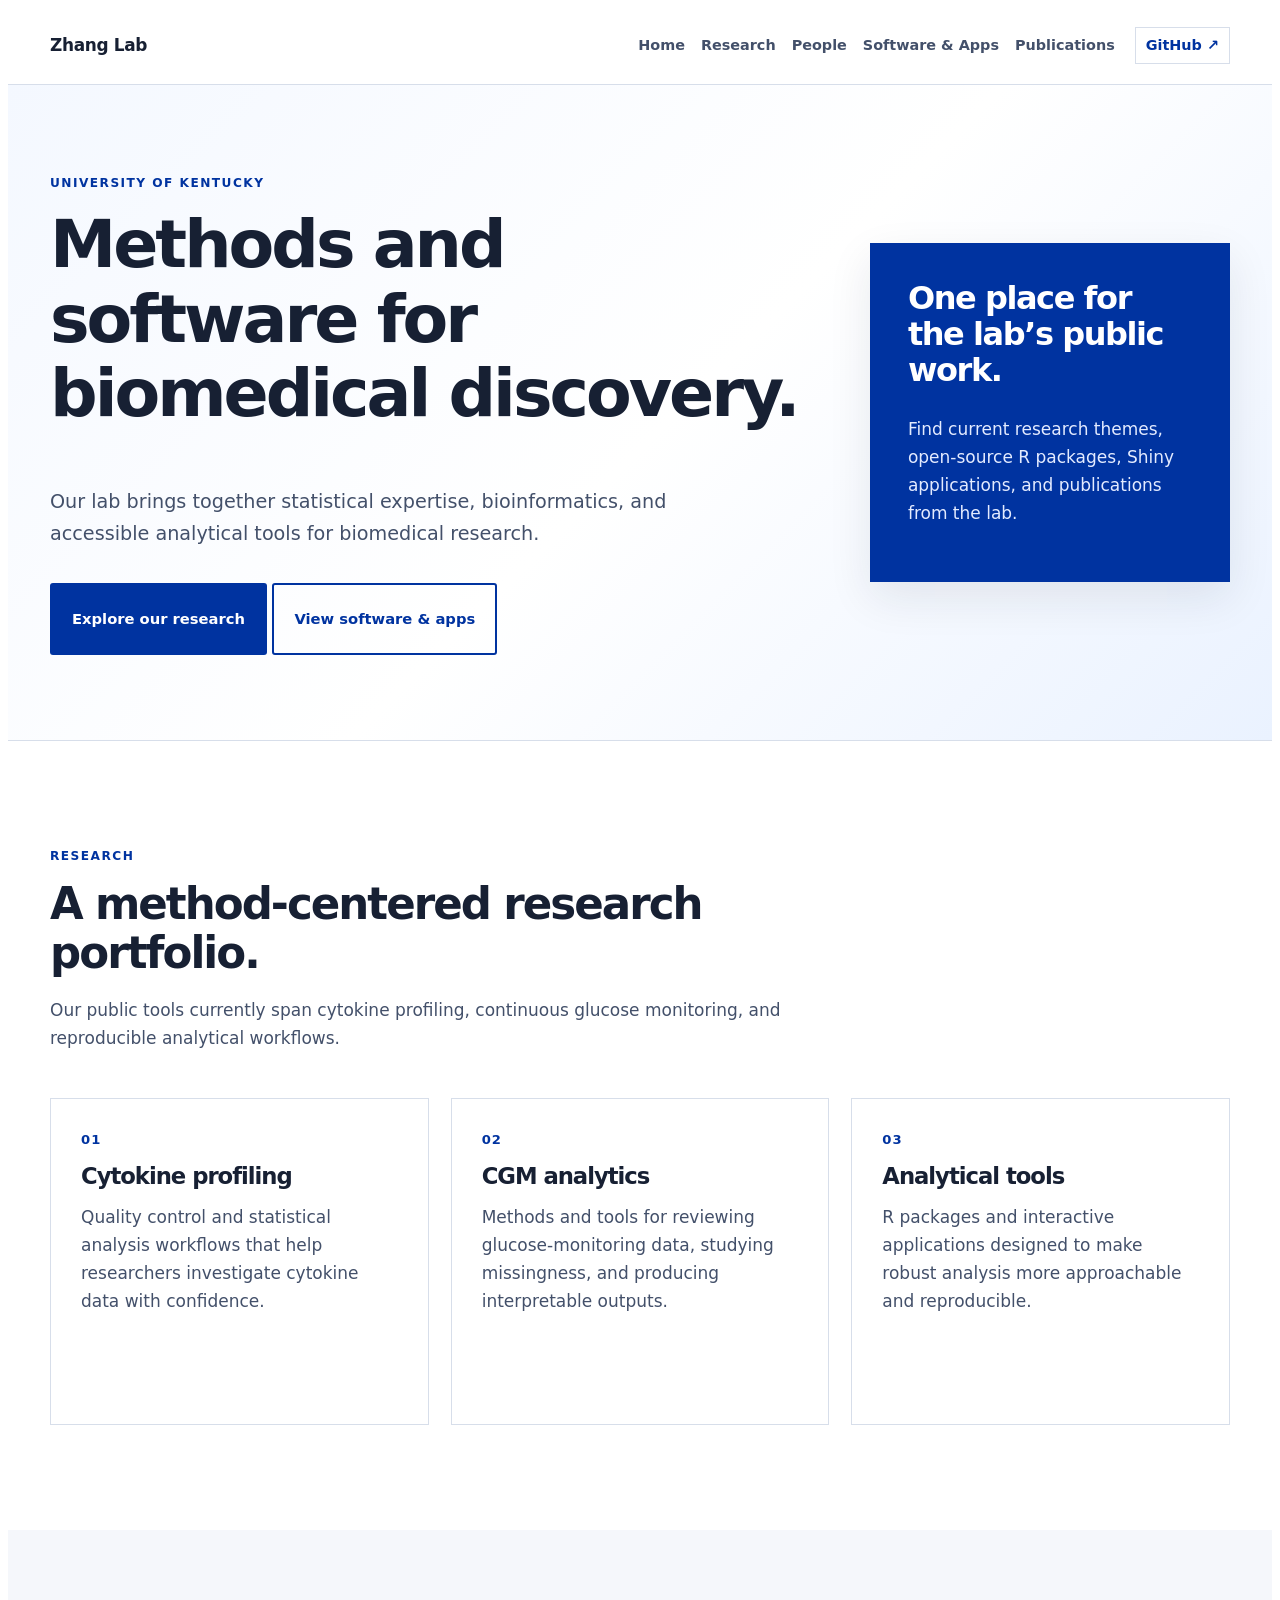
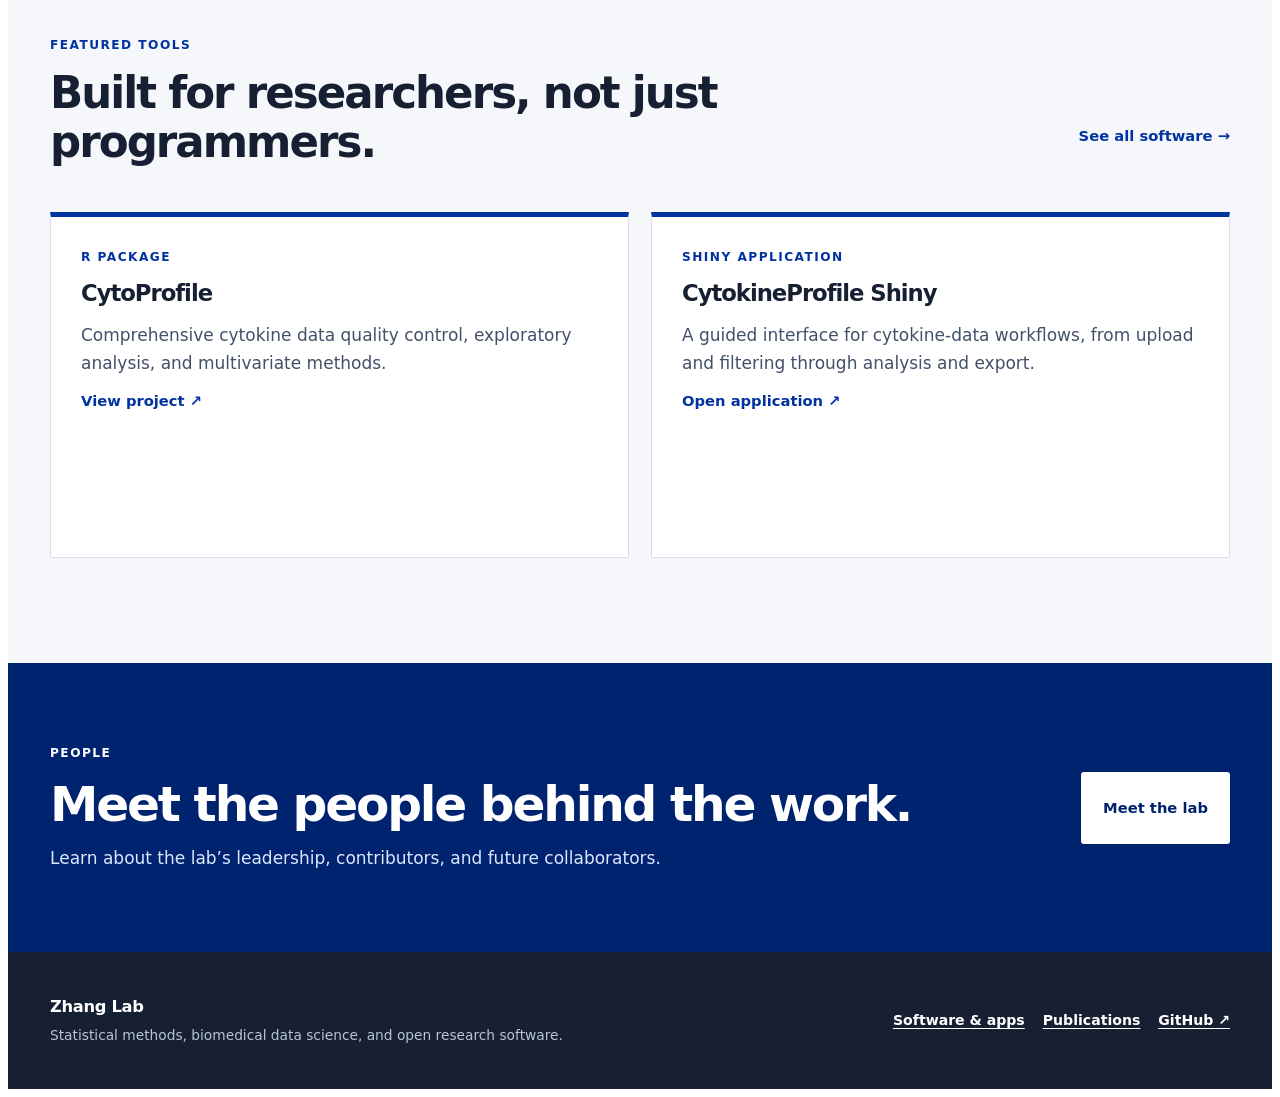
==== docs/index.html @ 16a21983 "Initial commit of lab website" ====
<!DOCTYPE html>

<html>

<head>

<meta charset="utf-8" />
<meta name="generator" content="pandoc" />
<meta http-equiv="X-UA-Compatible" content="IE=EDGE" />

<meta name="viewport" content="width=device-width, initial-scale=1" />



<title>Zhang Lab</title>

<script src="site_libs/header-attrs-2.31/header-attrs.js"></script>
<link href="site_libs/highlightjs-9.12.0/default.css" rel="stylesheet" />
<script src="site_libs/highlightjs-9.12.0/highlight.js"></script>

<style type="text/css">
  code{white-space: pre-wrap;}
  span.smallcaps{font-variant: small-caps;}
  span.underline{text-decoration: underline;}
  div.column{display: inline-block; vertical-align: top; width: 50%;}
  div.hanging-indent{margin-left: 1.5em; text-indent: -1.5em;}
  ul.task-list{list-style: none;}
    </style>

<style type="text/css">code{white-space: pre;}</style>
<script type="text/javascript">
if (window.hljs) {
  hljs.configure({languages: []});
  hljs.initHighlightingOnLoad();
  if (document.readyState && document.readyState === "complete") {
    window.setTimeout(function() { hljs.initHighlighting(); }, 0);
  }
}
</script>






<link rel="stylesheet" href="assets/css/zhang-lab.css" type="text/css" />




</head>

<body>


<nav class="site-nav" aria-label="Primary navigation">
  <div class="site-shell site-nav-inner">
    <a class="site-wordmark" href="index.html">Zhang Lab</a>
    <div class="site-nav-links">
      <a href="index.html">Home</a>
      <a href="research.html">Research</a>
      <a href="people.html">People</a>
      <a href="software.html">Software &amp; Apps</a>
      <a href="publications.html">Publications</a>
      <a class="site-nav-github" href="https://github.com/ZhangLabUKY" target="_blank" rel="noopener">GitHub <span aria-hidden="true">↗</span></a>
    </div>
  </div>
</nav>


<h1 class="title toc-ignore">Zhang Lab</h1>



<section class="hero" aria-labelledby="home-title">
<div class="site-shell hero-grid">
<div class="hero-copy">
<p class="eyebrow">
University of Kentucky
</p>
<h1 id="home-title">
Methods and software for biomedical discovery.
</h1>
<p class="hero-lede">
Our lab brings together statistical expertise, bioinformatics, and
accessible analytical tools for biomedical research.
</p>
<div class="button-row">
<p><a class="button button-primary" href="research.html">Explore our
research</a>
<a class="button button-secondary" href="software.html">View software
&amp; apps</a></p>
</div>
</div>
<aside class="hero-panel" aria-label="Lab website overview">
<h2>
One place for the lab’s public work.
</h2>
<p>
Find current research themes, open-source R packages, Shiny
applications, and publications from the lab.
</p>
</aside>
</div>
</section>
<section class="section" aria-labelledby="research-themes">
<div class="site-shell">
<div class="section-heading">
<p class="eyebrow">
Research
</p>
<h2 id="research-themes">
A method-centered research portfolio.
</h2>
<p>
Our public tools currently span cytokine profiling, continuous glucose
monitoring, and reproducible analytical workflows.
</p>
</div>
<div class="card-grid card-grid-three">
<article class="feature-card">
<p class="card-index">
01
</p>
<h3>
Cytokine profiling
</h3>
<p>
Quality control and statistical analysis workflows that help researchers
investigate cytokine data with confidence.
</p>
</article>
<article class="feature-card">
<p class="card-index">
02
</p>
<h3>
CGM analytics
</h3>
<p>
Methods and tools for reviewing glucose-monitoring data, studying
missingness, and producing interpretable outputs.
</p>
</article>
<article class="feature-card">
<p class="card-index">
03
</p>
<h3>
Analytical tools
</h3>
<p>
R packages and interactive applications designed to make robust analysis
more approachable and reproducible.
</p>
</article>
</div>
</div>
</section>
<section class="section section-muted" aria-labelledby="featured-tools">
<div class="site-shell">
<div class="section-heading section-heading-split">
<div>
<p class="eyebrow">
Featured tools
</p>
<h2 id="featured-tools">
Built for researchers, not just programmers.
</h2>
</div>
<p><a class="text-link" href="software.html">See all software <span
aria-hidden="true">→</span></a></p>
</div>
<div class="featured-grid">
<article class="tool-preview">
<p class="tool-type">
R package
</p>
<h3>
CytoProfile
</h3>
<p>
Comprehensive cytokine data quality control, exploratory analysis, and
multivariate methods.
</p>
<a class="text-link" href="https://github.com/saraswatsh/CytoProfile" target="_blank" rel="noopener">View
project <span aria-hidden="true">↗</span></a>
</article>
<article class="tool-preview">
<p class="tool-type">
Shiny application
</p>
<h3>
CytokineProfile Shiny
</h3>
<p>
A guided interface for cytokine-data workflows, from upload and
filtering through analysis and export.
</p>
<a class="text-link" href="https://shiny.cytokineprofile.org" target="_blank" rel="noopener">Open
application <span aria-hidden="true">↗</span></a>
</article>
</div>
</div>
</section>
<section class="section cta-section" aria-labelledby="people-callout">
<div class="site-shell cta-layout">
<div>
<p class="eyebrow eyebrow-light">
People
</p>
<h2 id="people-callout">
Meet the people behind the work.
</h2>
<p>
Learn about the lab’s leadership, contributors, and future
collaborators.
</p>
</div>
<p><a class="button button-light" href="people.html">Meet the
lab</a></p>
</div>
</section>

<footer class="site-footer">
  <div class="site-shell footer-inner">
    <div>
      <p class="footer-wordmark">Zhang Lab</p>
      <p class="footer-note">Statistical methods, biomedical data science, and open research software.</p>
    </div>
    <div class="footer-links" aria-label="Footer links">
      <a href="software.html">Software &amp; apps</a>
      <a href="publications.html">Publications</a>
      <a href="https://github.com/ZhangLabUKY" target="_blank" rel="noopener">GitHub <span aria-hidden="true">↗</span></a>
    </div>
  </div>
</footer>


<!-- code folding -->


<!-- dynamically load mathjax for compatibility with self-contained -->
<script>
  (function () {
    var script = document.createElement("script");
    script.type = "text/javascript";
    script.src  = "https://mathjax.rstudio.com/latest/MathJax.js?config=TeX-AMS-MML_HTMLorMML";
    document.getElementsByTagName("head")[0].appendChild(script);
  })();
</script>

</body>
</html>
---- docs/site_libs/highlightjs-9.12.0/default.css ----
.hljs-literal {
  color: #990073;
}

.hljs-number {
  color: #099;
}

.hljs-comment {
  color: #998;
  font-style: italic;
}

.hljs-keyword {
  color: #900;
  font-weight: bold;
}

.hljs-string {
  color: #d14;
}
---- docs/assets/css/zhang-lab.css ----
:root {
  --uky-blue: #0033a0;
  --uky-blue-dark: #00236f;
  --ink: #172033;
  --ink-soft: #43506a;
  --sky: #dbe9ff;
  --mist: #f5f7fb;
  --line: #d7deea;
  --white: #ffffff;
  --focus: #f6b400;
  --shadow: 0 16px 42px rgba(23, 32, 51, 0.09);
}

html {
  scroll-behavior: smooth;
}

body {
  background: var(--white);
  color: var(--ink);
  font-family: Inter, ui-sans-serif, system-ui, -apple-system, BlinkMacSystemFont, "Segoe UI", sans-serif;
  font-size: 17px;
  line-height: 1.65;
  padding-top: 0;
}

a {
  color: var(--uky-blue);
  text-decoration-thickness: 1px;
  text-underline-offset: 0.18em;
}

a:hover {
  color: var(--uky-blue-dark);
}

a:focus-visible,
button:focus-visible {
  border-radius: 4px;
  box-shadow: 0 0 0 4px var(--focus);
  outline: 2px solid var(--ink);
  outline-offset: 3px;
}

h1.title {
  display: none;
}

.main-container {
  margin: 0;
  max-width: none;
  padding: 0;
  width: 100%;
}

.site-shell {
  margin: 0 auto;
  max-width: 1180px;
  padding-left: 32px;
  padding-right: 32px;
}

.site-nav {
  background: rgba(255, 255, 255, 0.97);
  border: 0;
  border-bottom: 1px solid var(--line);
  box-shadow: none;
  margin: 0;
  min-height: 76px;
  position: sticky;
  top: 0;
  z-index: 20;
}

.site-nav-inner {
  align-items: center;
  display: flex;
  gap: 28px;
  justify-content: space-between;
  min-height: 75px;
}

.site-wordmark {
  color: var(--ink);
  font-size: 1.06rem;
  font-weight: 750;
  letter-spacing: -0.02em;
  text-decoration: none;
  white-space: nowrap;
}

.site-wordmark span {
  color: var(--uky-blue);
}

.site-wordmark:hover {
  color: var(--ink);
}

.site-nav-links {
  align-items: center;
  display: flex;
  flex-wrap: wrap;
  gap: 5px 16px;
  justify-content: flex-end;
}

.site-nav-links a {
  color: var(--ink-soft);
  font-size: 0.9rem;
  font-weight: 650;
  text-decoration: none;
}

.site-nav-links a:hover,
.site-nav-links a:focus {
  color: var(--uky-blue);
}

.site-nav-links .site-nav-github {
  border: 1px solid var(--line);
  color: var(--uky-blue);
  margin-left: 4px;
  padding: 6px 10px;
}

.hero {
  background: linear-gradient(135deg, #f4f8ff 0%, #ffffff 52%, #eaf2ff 100%);
  border-bottom: 1px solid var(--line);
  overflow: hidden;
}

.hero-grid {
  align-items: center;
  display: grid;
  gap: 72px;
  grid-template-columns: minmax(0, 1.35fr) minmax(300px, 0.65fr);
  min-height: 590px;
}

.hero-copy {
  padding-bottom: 68px;
  padding-top: 88px;
}

.eyebrow,
.tool-type,
.person-role,
.contact-label,
.panel-kicker {
  color: var(--uky-blue);
  font-size: 0.76rem;
  font-weight: 800;
  letter-spacing: 0.12em;
  margin: 0 0 14px;
  text-transform: uppercase;
}

h1,
h2,
h3,
p {
  margin-top: 0;
}

h1,
h2,
h3 {
  color: var(--ink);
  font-weight: 780;
  letter-spacing: -0.045em;
  line-height: 1.12;
}

h1 {
  font-size: clamp(2.7rem, 5.2vw, 5.15rem);
  max-width: 790px;
}

h2 {
  font-size: clamp(2rem, 3.4vw, 3.1rem);
}

h3 {
  font-size: 1.42rem;
}

.hero-lede,
.page-lede {
  color: var(--ink-soft);
  font-size: 1.2rem;
  line-height: 1.65;
  margin: 28px 0 0;
  max-width: 690px;
}

.button-row,
.link-row {
  align-items: center;
  display: flex;
  flex-wrap: wrap;
  gap: 12px 22px;
  margin-top: 34px;
}

.button {
  align-items: center;
  border: 2px solid transparent;
  border-radius: 3px;
  display: inline-flex;
  font-size: 0.92rem;
  font-weight: 750;
  justify-content: center;
  min-height: 48px;
  padding: 10px 20px;
  text-decoration: none;
  transition: background-color 160ms ease, border-color 160ms ease, color 160ms ease, transform 160ms ease;
}

.button:hover {
  transform: translateY(-1px);
}

.button-primary {
  background: var(--uky-blue);
  color: var(--white);
}

.button-primary:hover {
  background: var(--uky-blue-dark);
  color: var(--white);
}

.button-secondary {
  background: transparent;
  border-color: var(--uky-blue);
  color: var(--uky-blue);
}

.button-secondary:hover {
  background: var(--sky);
  color: var(--uky-blue-dark);
}

.button-light {
  background: var(--white);
  color: var(--uky-blue-dark);
}

.button-light:hover {
  background: var(--sky);
  color: var(--uky-blue-dark);
}

.hero-panel {
  background: var(--uky-blue);
  box-shadow: var(--shadow);
  color: var(--white);
  padding: 38px;
}

.hero-panel .panel-kicker {
  color: #cbdcff;
}

.hero-panel h2 {
  color: var(--white);
  font-size: 2rem;
}

.hero-panel p:not(.panel-kicker) {
  color: #e3ebff;
}

.panel-rule {
  background: rgba(255, 255, 255, 0.34);
  height: 1px;
  margin: 26px 0 18px;
}

.hero-panel .panel-caption {
  font-size: 0.9rem;
  margin-bottom: 0;
}

.section {
  padding: 105px 0;
}

.section-muted {
  background: var(--mist);
}

.section-heading {
  margin-bottom: 46px;
  max-width: 760px;
}

.section-heading > p:not(.eyebrow),
.feature-card p:not(.card-index),
.tool-preview p:not(.tool-type),
.software-card > p,
.person-card p:not(.person-role),
.research-item p:not(.research-number),
.two-column-copy p,
.contact-card p:not(.contact-label),
.publication-list p {
  color: var(--ink-soft);
}

.section-heading h2 {
  margin-bottom: 18px;
}

.section-heading-split {
  align-items: end;
  display: flex;
  gap: 30px;
  justify-content: space-between;
  max-width: none;
}

.section-heading-split h2 {
  margin-bottom: 0;
  max-width: 720px;
}

.text-link {
  color: var(--uky-blue);
  font-size: 0.92rem;
  font-weight: 750;
  text-decoration: none;
}

.text-link:hover {
  color: var(--uky-blue-dark);
  text-decoration: underline;
}

.card-grid,
.featured-grid,
.software-grid,
.people-grid,
.contact-grid {
  display: grid;
  gap: 22px;
}

.card-grid-three {
  grid-template-columns: repeat(3, minmax(0, 1fr));
}

.feature-card,
.tool-preview,
.software-card,
.person-card,
.contact-card {
  background: var(--white);
  border: 1px solid var(--line);
  padding: 30px;
}

.feature-card {
  min-height: 265px;
}

.card-index {
  color: var(--uky-blue);
  font-size: 0.82rem;
  font-weight: 800;
  letter-spacing: 0.08em;
}

.feature-card h3,
.tool-preview h3,
.software-card h3,
.person-card h3 {
  margin-bottom: 14px;
}

.feature-card p:last-child,
.tool-preview p:last-of-type,
.software-card p:last-of-type,
.person-card p:last-child,
.contact-card p:last-child {
  margin-bottom: 0;
}

.featured-grid {
  grid-template-columns: repeat(2, minmax(0, 1fr));
}

.tool-preview {
  border-top: 5px solid var(--uky-blue);
  min-height: 280px;
}

.tool-preview .text-link {
  display: inline-block;
  margin-top: 12px;
}

.cta-section {
  background: var(--uky-blue-dark);
  padding: 80px 0;
}

.cta-layout {
  align-items: center;
  display: flex;
  gap: 30px;
  justify-content: space-between;
}

.cta-section h2,
.cta-section p {
  color: var(--white);
}

.cta-section h2 {
  font-size: clamp(2rem, 3.8vw, 3.45rem);
  margin-bottom: 12px;
}

.cta-section p:not(.eyebrow) {
  color: #dce7ff;
  margin-bottom: 0;
}

.eyebrow-light {
  color: #c9d9ff;
}

.page-hero {
  background: linear-gradient(180deg, #f6f9ff 0%, #ffffff 100%);
  border-bottom: 1px solid var(--line);
  padding: 112px 0 94px;
}

.narrow-copy {
  max-width: 900px;
}

.narrow-copy h1 {
  font-size: clamp(2.6rem, 4.5vw, 4.4rem);
}

.research-list {
  border-top: 1px solid var(--line);
}

.research-item {
  align-items: start;
  border-bottom: 1px solid var(--line);
  display: grid;
  gap: 30px;
  grid-template-columns: 70px 1fr;
  padding: 32px 0;
}

.research-item h3 {
  margin-bottom: 10px;
}

.research-item p:last-child {
  margin-bottom: 0;
  max-width: 720px;
}

.research-number {
  color: var(--uky-blue);
  font-size: 0.85rem;
  font-weight: 800;
  padding-top: 5px;
}

.two-column-copy {
  display: grid;
  gap: 70px;
  grid-template-columns: minmax(0, 0.9fr) minmax(0, 1.1fr);
}

.two-column-copy h2 {
  margin-bottom: 0;
}

.person-card-featured {
  align-items: start;
  display: grid;
  gap: 34px;
  grid-template-columns: 116px 1fr;
  max-width: 850px;
  padding: 36px;
}

.person-monogram {
  align-items: center;
  aspect-ratio: 1;
  background: var(--sky);
  border-radius: 50%;
  color: var(--uky-blue-dark);
  display: flex;
  flex: 0 0 84px;
  font-size: 1.15rem;
  font-weight: 800;
  height: 84px;
  justify-content: center;
  letter-spacing: -0.04em;
  overflow: hidden;
  width: 84px;
}

.person-card-featured .person-monogram {
  flex-basis: 108px;
  font-size: 1.45rem;
  height: 108px;
  width: 108px;
}

.people-grid {
  grid-template-columns: repeat(2, minmax(0, 1fr));
}

.person-card {
  display: flex;
  gap: 25px;
}

.person-card-linked {
  cursor: pointer;
  position: relative;
  transition: border-color 160ms ease, box-shadow 160ms ease, transform 160ms ease;
}

.person-card-overlay {
  display: block;
  inset: 0;
  position: absolute;
  z-index: 2;
}

.person-card-linked:hover {
  border-color: var(--uky-blue);
  box-shadow: var(--shadow);
  transform: translateY(-2px);
}

.person-card-overlay:focus-visible {
  outline: 3px solid var(--focus);
  outline-offset: -5px;
}

.person-title {
  color: var(--ink) !important;
  font-size: 0.95rem;
  font-weight: 700;
  line-height: 1.45;
  margin-bottom: 14px;
}

.person-contact {
  font-size: 0.9rem;
  line-height: 1.55;
}

.placeholder-copy {
  font-style: italic;
}

.software-grid {
  grid-template-columns: repeat(2, minmax(0, 1fr));
}

.software-card {
  display: flex;
  flex-direction: column;
  min-height: 345px;
}

.software-card-top {
  align-items: start;
  display: flex;
  justify-content: space-between;
  margin-bottom: 20px;
}

.software-card-top .tool-type {
  margin-bottom: 0;
}

.status-tag {
  background: var(--sky);
  color: var(--uky-blue-dark);
  font-size: 0.7rem;
  font-weight: 800;
  letter-spacing: 0.05em;
  padding: 4px 8px;
  text-transform: uppercase;
}

.software-note {
  font-size: 0.88rem;
  margin-top: auto;
}

.software-note code {
  background: #edf0f6;
  border-radius: 2px;
  color: var(--ink);
  padding: 1px 4px;
}

.software-card .link-row {
  margin-top: 22px;
}

.publication-layout {
  max-width: 920px;
}

.publication-year-group + .publication-year-group {
  margin-top: 64px;
}

.publication-year-group > h3 {
  color: var(--uky-blue);
  font-size: 2rem;
  margin-bottom: 18px;
}

.publication-list {
  border-top: 1px solid var(--line);
  list-style: none;
  margin: 0;
  padding: 0;
}

.publication-list li {
  border-bottom: 1px solid var(--line);
  padding: 33px 0;
}

.publication-authors,
.publication-year {
  font-size: 0.95rem;
  margin-bottom: 8px;
}

.publication-list h3 {
  font-size: 1.5rem;
  margin-bottom: 8px;
  max-width: 760px;
}

.publication-entry {
  font-size: 1rem;
  line-height: 1.75;
  margin-bottom: 0;
  max-width: 800px;
}

.publication-list .text-link {
  display: inline-block;
  margin-top: 8px;
}

.contact-grid {
  grid-template-columns: repeat(2, minmax(0, 1fr));
}

.contact-card {
  min-height: 315px;
  padding: 38px;
}

.contact-card h2 {
  font-size: 2rem;
}

.contact-card-blue {
  background: var(--uky-blue);
  border-color: var(--uky-blue);
}

.contact-card-blue h2,
.contact-card-blue p {
  color: var(--white);
}

.contact-card-blue .contact-label {
  color: #cbdcff;
}

.contact-card-blue .button {
  margin-top: 20px;
}

.site-footer {
  background: var(--ink);
  color: var(--white);
  padding: 42px 0;
}

.footer-inner {
  align-items: center;
  display: flex;
  gap: 30px;
  justify-content: space-between;
}

.footer-wordmark {
  color: var(--white);
  font-size: 1.02rem;
  font-weight: 800;
  letter-spacing: -0.02em;
  margin-bottom: 3px;
}

.footer-wordmark span {
  color: #adc8ff;
}

.footer-note {
  color: #b9c4d9;
  font-size: 0.86rem;
  margin-bottom: 0;
}

.footer-links {
  display: flex;
  flex-wrap: wrap;
  gap: 18px;
}

.footer-links a {
  color: var(--white);
  font-size: 0.88rem;
  font-weight: 700;
}

.footer-links a:hover {
  color: #adc8ff;
}

@media (max-width: 900px) {
  .site-shell {
    padding-left: 24px;
    padding-right: 24px;
  }

  .hero-grid {
    gap: 40px;
    grid-template-columns: 1fr;
    min-height: auto;
  }

  .hero-copy {
    padding-bottom: 32px;
    padding-top: 70px;
  }

  .hero-panel {
    margin-bottom: 72px;
  }

  .card-grid-three,
  .software-grid,
  .people-grid {
    grid-template-columns: 1fr 1fr;
  }

}

@media (max-width: 767px) {
  .site-nav-inner {
    align-items: flex-start;
    flex-direction: column;
    gap: 8px;
    min-height: 0;
    padding-bottom: 14px;
    padding-top: 14px;
  }

  .site-wordmark {
    font-size: 0.98rem;
  }

  .site-nav-links {
    gap: 7px 13px;
    justify-content: flex-start;
  }

  .site-nav-links a {
    font-size: 0.84rem;
  }

  .site-nav-links .site-nav-github {
    margin-left: 0;
  }

  .site-shell {
    padding-left: 20px;
    padding-right: 20px;
  }

  h1 {
    font-size: clamp(2.45rem, 12vw, 3.65rem);
  }

  h2 {
    font-size: 2rem;
  }

  .hero-copy {
    padding-top: 58px;
  }

  .hero-lede,
  .page-lede {
    font-size: 1.06rem;
  }

  .hero-panel,
  .feature-card,
  .tool-preview,
  .software-card,
  .person-card,
  .contact-card {
    padding: 26px;
  }

  .section,
  .page-hero {
    padding-bottom: 72px;
    padding-top: 72px;
  }

  .section-heading-split,
  .cta-layout,
  .footer-inner {
    align-items: start;
    flex-direction: column;
  }

  .card-grid-three,
  .featured-grid,
  .software-grid,
  .people-grid,
  .contact-grid,
  .two-column-copy {
    grid-template-columns: 1fr;
  }

  .research-item {
    gap: 8px;
    grid-template-columns: 1fr;
  }

  .research-number {
    padding-top: 0;
  }

  .person-card-featured,
  .person-card {
    display: flex;
    flex-direction: column;
  }

  .person-card-featured .person-monogram {
    height: 84px;
    width: 84px;
  }

  .cta-layout {
    gap: 24px;
  }
}
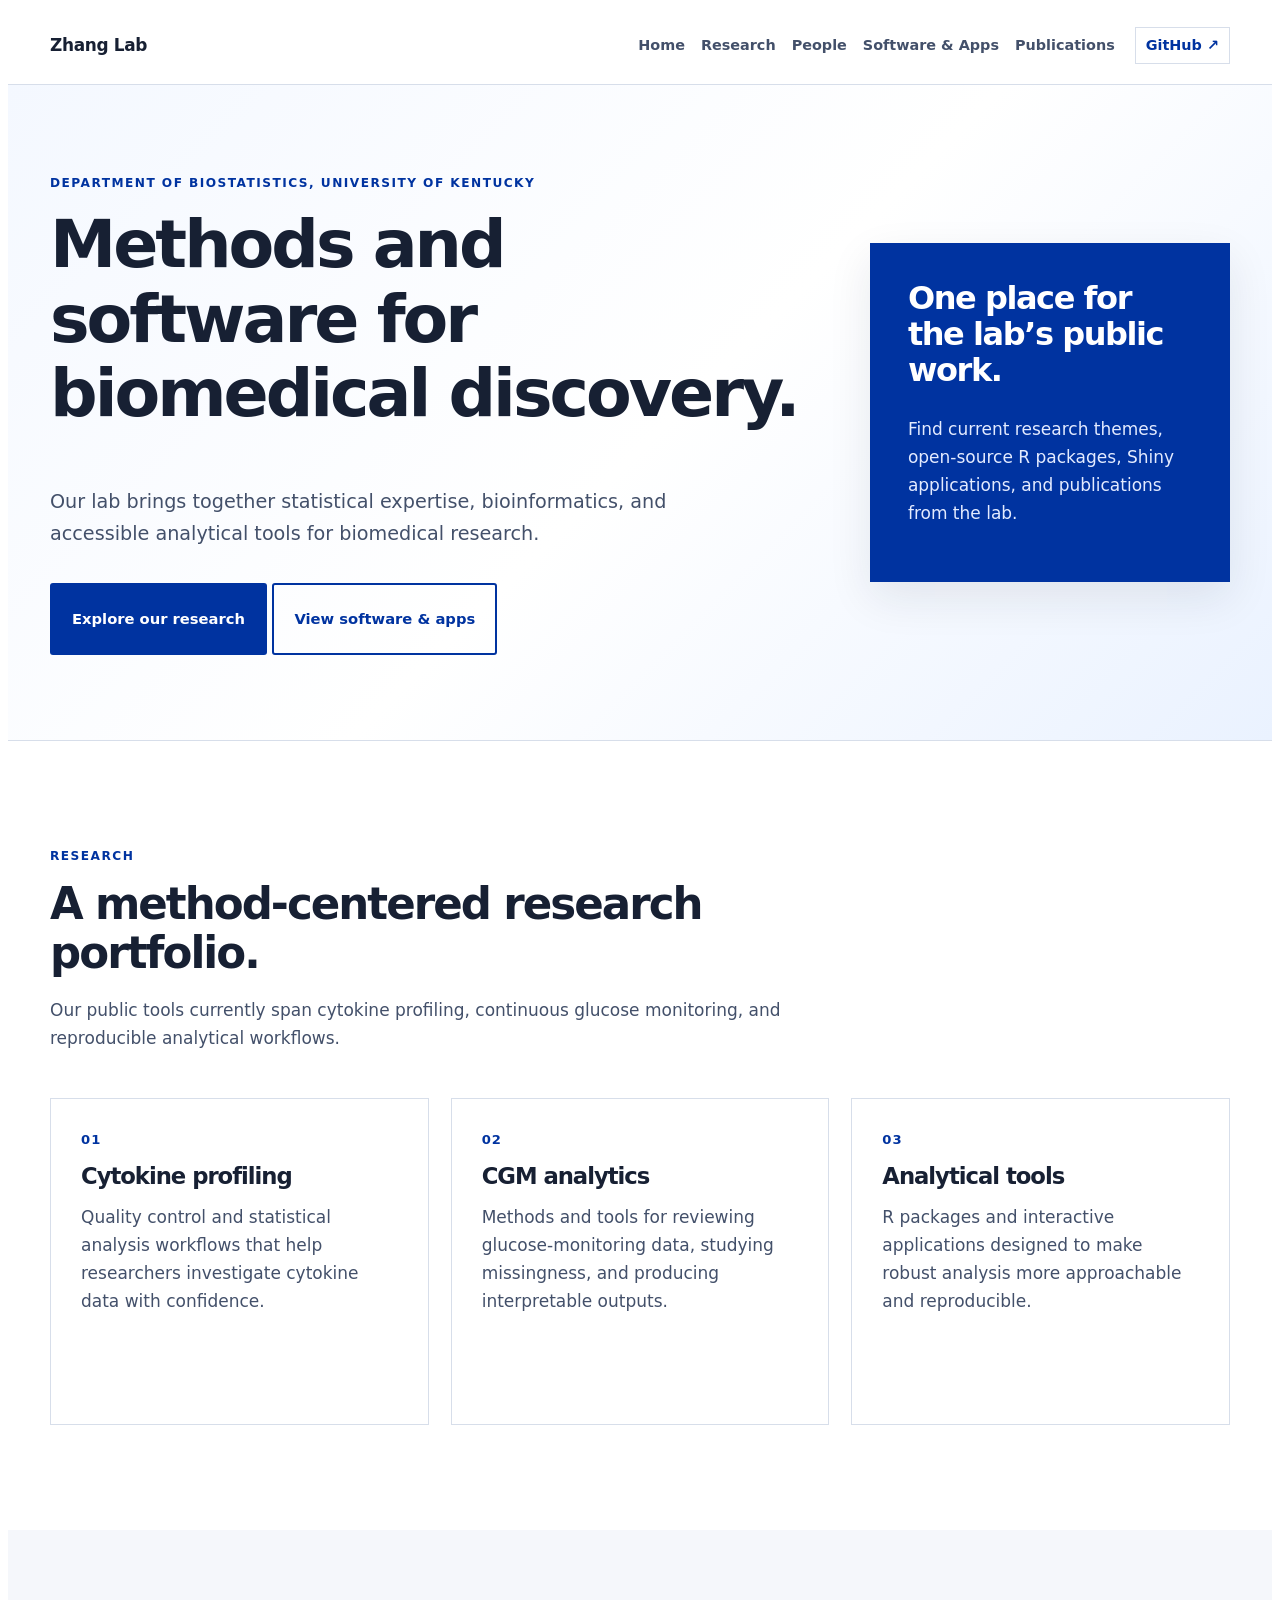
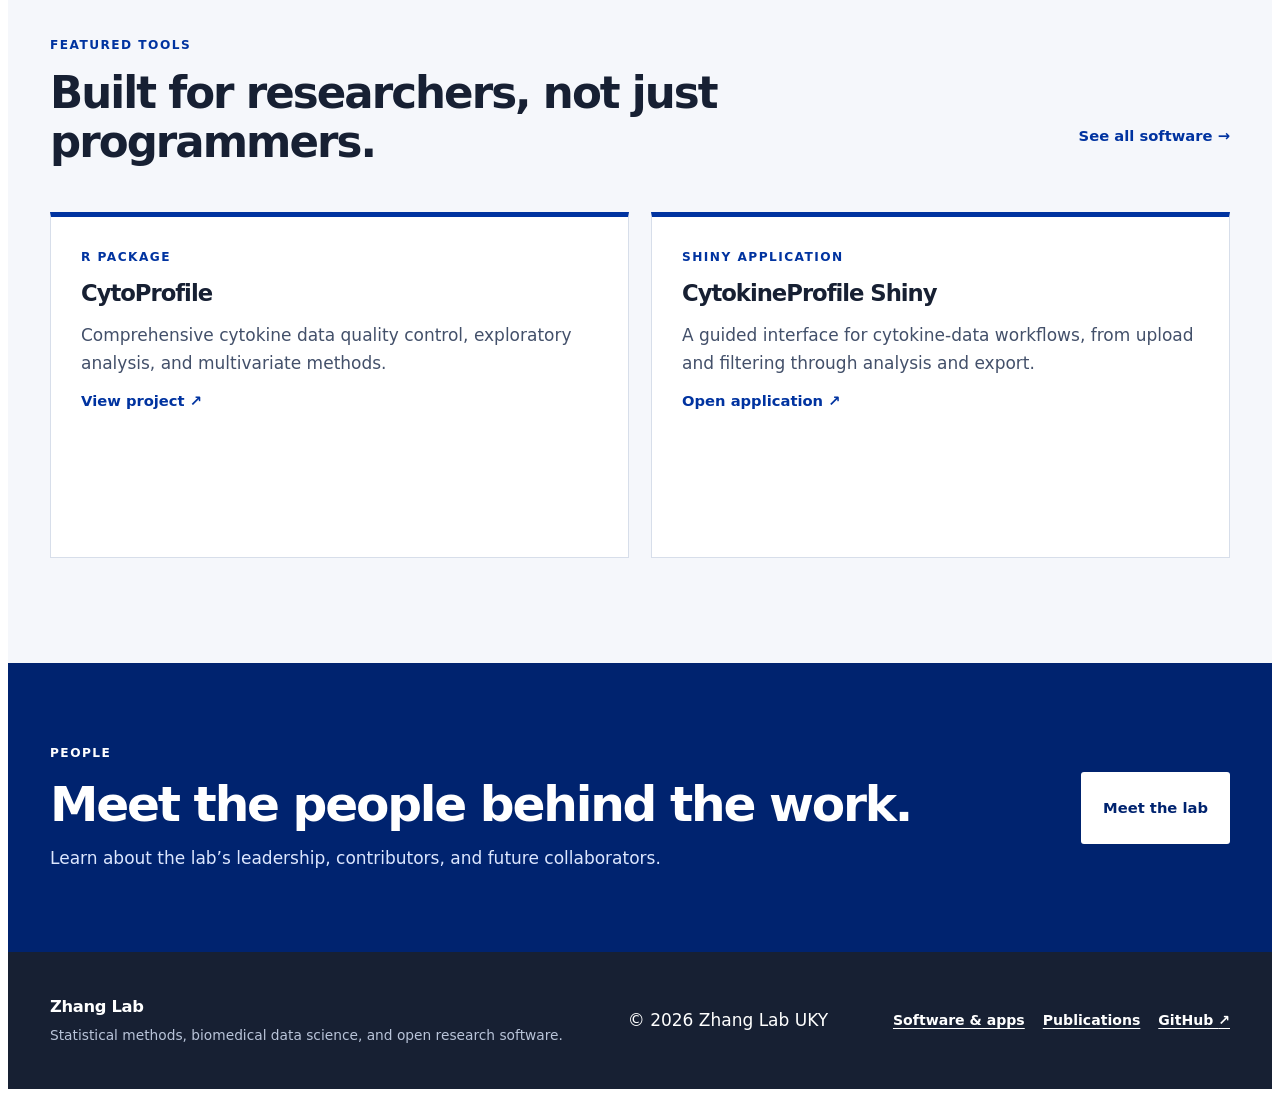
==== commit 5b41ab49: "minor modifications to title" ====
--- a/docs/index.html
+++ b/docs/index.html
@@ -12,11 +12,35 @@
 
 
 
-<title>Zhang Lab</title>
+<title>Zhang Lab | University of Kentucky</title>
 
 <script src="site_libs/header-attrs-2.31/header-attrs.js"></script>
 <link href="site_libs/highlightjs-9.12.0/default.css" rel="stylesheet" />
 <script src="site_libs/highlightjs-9.12.0/highlight.js"></script>
+<meta name="google-site-verification" content="EeB2jFbdPNDR_9L0_OuowgauQdKRKd-zUmO2JhWP1ak" />
+<script type="application/ld+json">
+{
+  "@context": "https://schema.org",
+  "@type": "Organization",
+  "@id": "https://zhanglabuky.github.io/lab-website/#organization",
+  "name": "Zhang Lab",
+  "url": "https://zhanglabuky.github.io/lab-website/",
+  "parentOrganization": {
+    "@type": "CollegeOrUniversity",
+    "name": "University of Kentucky",
+    "url": "https://www.uky.edu/"
+  },
+  "member": {
+    "@type": "Person",
+    "name": "Xiaohua Douglas Zhang",
+    "jobTitle": "Professor",
+    "url": "https://cph.uky.edu/directory/xiaohua-zhang",
+    "sameAs": "https://orcid.org/0000-0002-2486-7931"
+  }
+}
+</script>
+<meta name="description" content="Zhang Lab at the University of Kentucky develops statistical, bioinformatics, and analytical tools for biomedical research." />
+<link rel="canonical" href="https://zhanglabuky.github.io/lab-website/" />
 
 <style type="text/css">
   code{white-space: pre-wrap;}
@@ -68,7 +92,7 @@
 </nav>
 
 
-<h1 class="title toc-ignore">Zhang Lab</h1>
+<h1 class="title toc-ignore">Zhang Lab | University of Kentucky</h1>
 
 
 
@@ -76,7 +100,7 @@
 <div class="site-shell hero-grid">
 <div class="hero-copy">
 <p class="eyebrow">
-University of Kentucky
+Department of Biostatistics, University of Kentucky
 </p>
 <h1 id="home-title">
 Methods and software for biomedical discovery.
@@ -227,6 +251,9 @@
     <div>
       <p class="footer-wordmark">Zhang Lab</p>
       <p class="footer-note">Statistical methods, biomedical data science, and open research software.</p>
+    </div>
+    <div class="container text-center navbar-text">
+        &copy; 2026 Zhang Lab UKY
     </div>
     <div class="footer-links" aria-label="Footer links">
       <a href="software.html">Software &amp; apps</a>
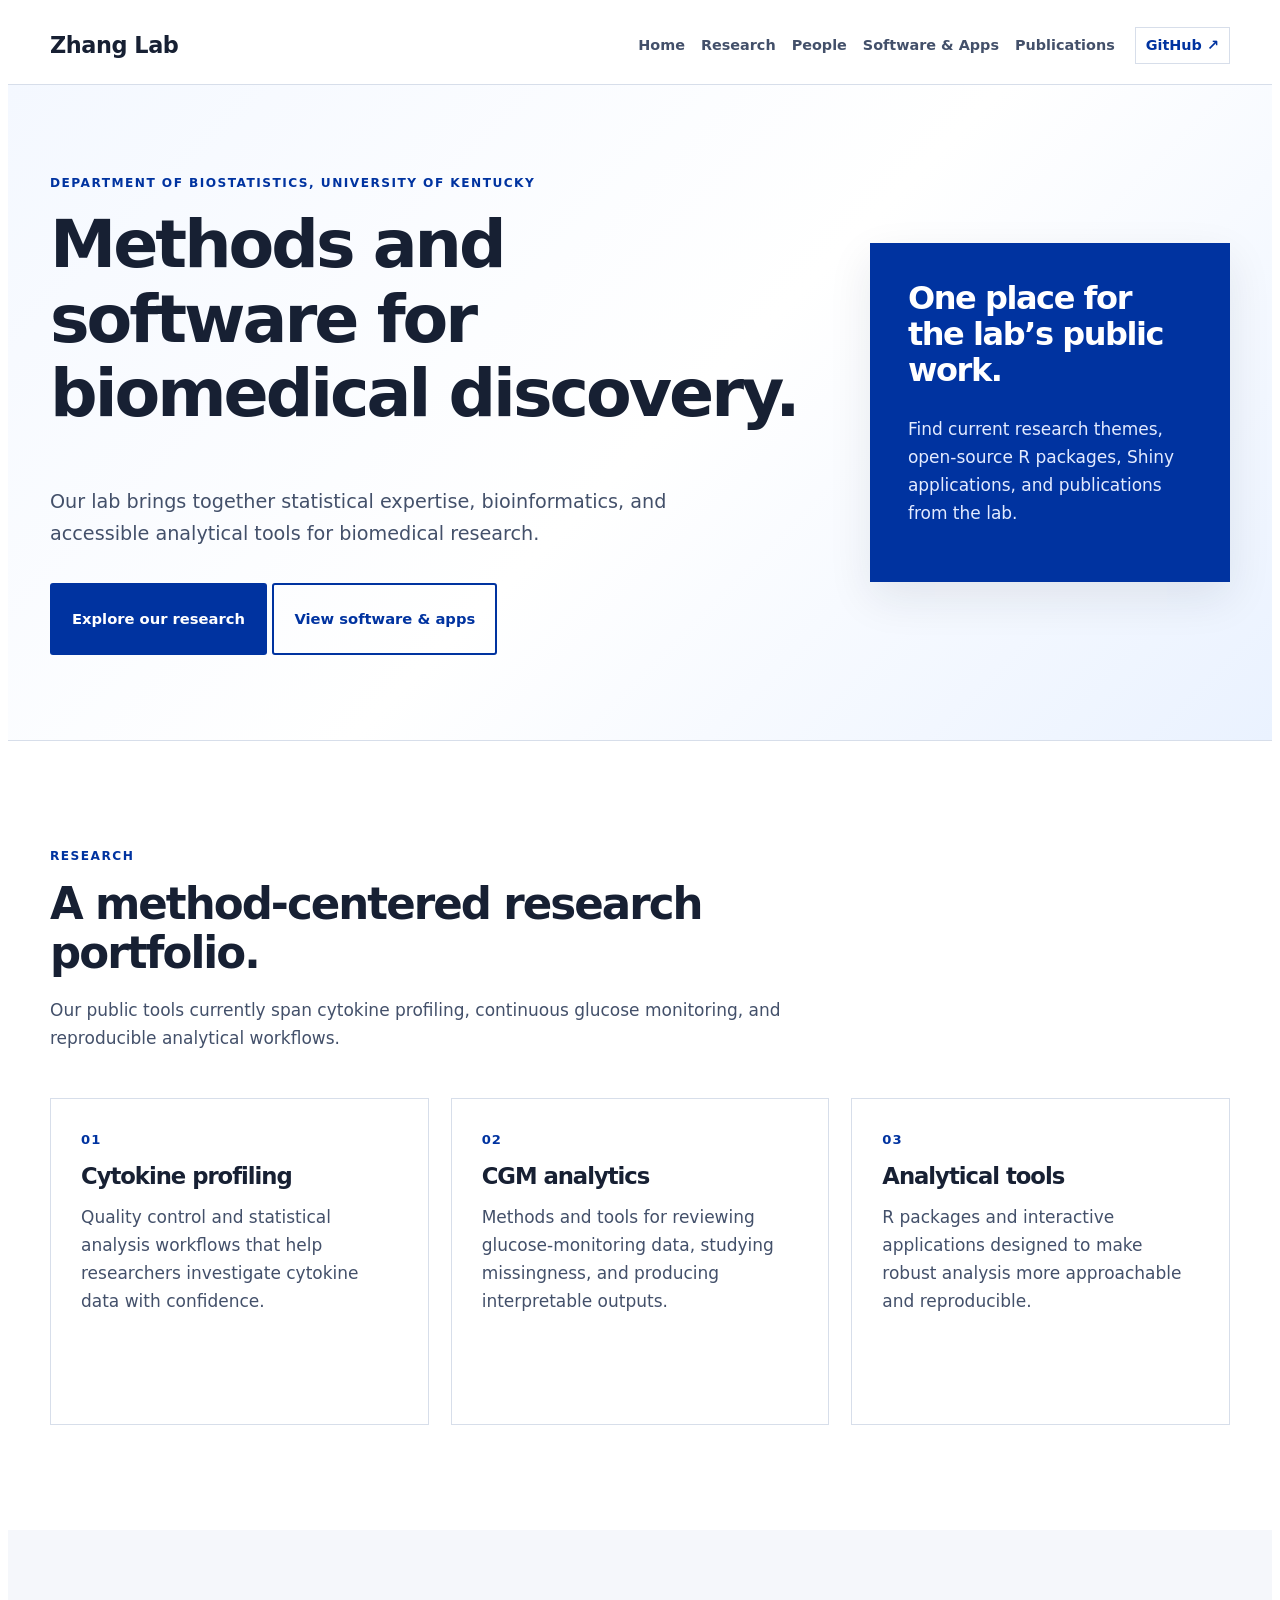
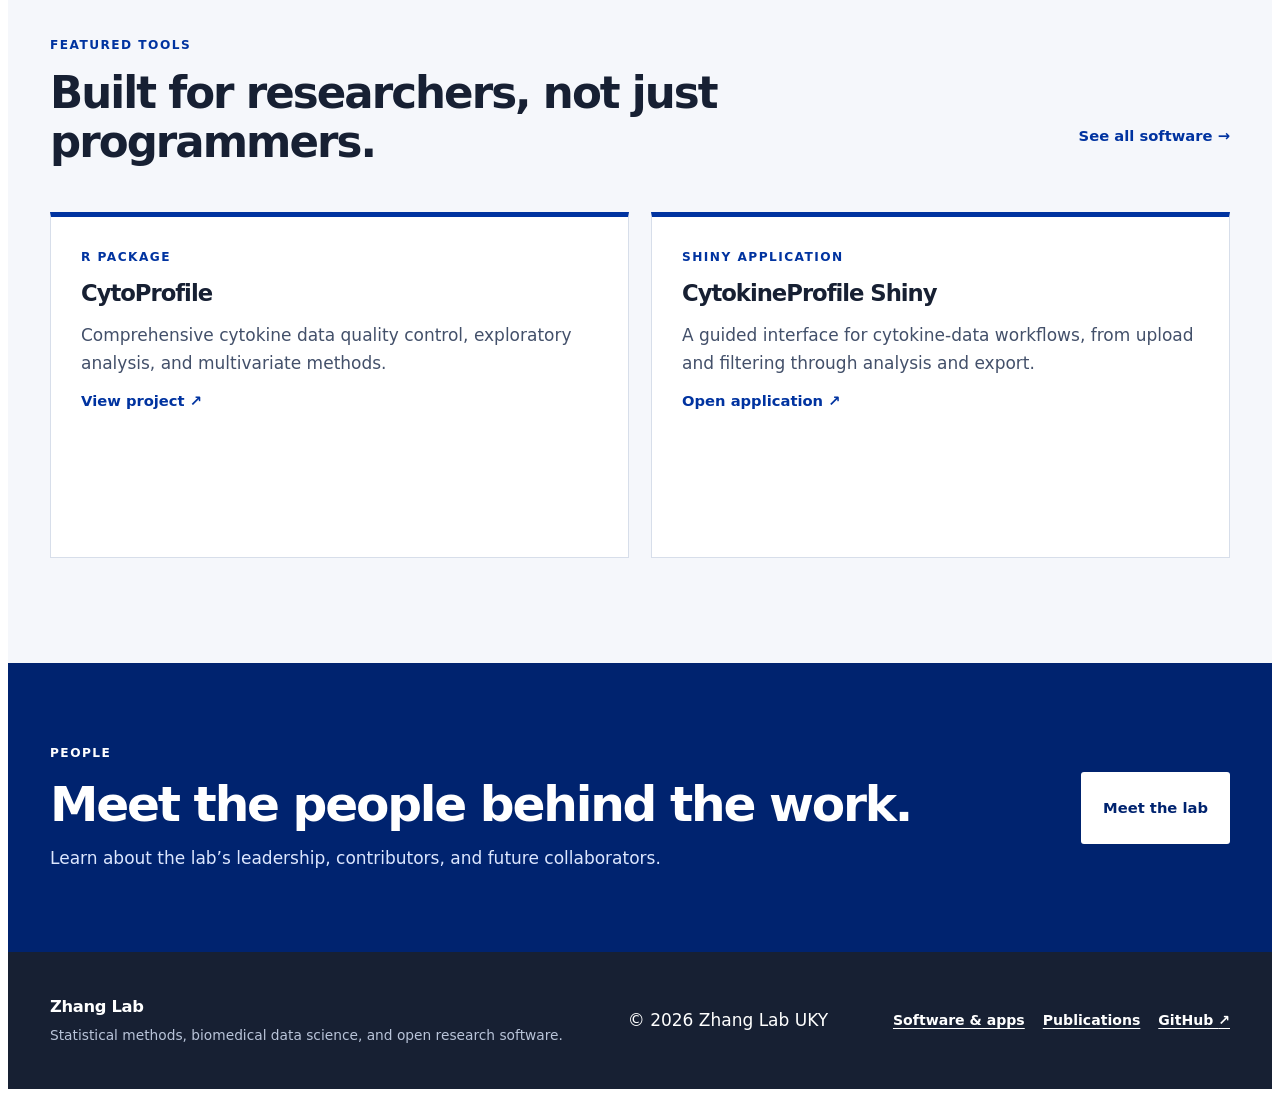
==== commit 7485a261: "added favicon and increased title font in navbar" ====
--- a/docs/index.html
+++ b/docs/index.html
@@ -14,10 +14,11 @@
 
 <title>Zhang Lab | University of Kentucky</title>
 
-<script src="site_libs/header-attrs-2.31/header-attrs.js"></script>
+<script src="site_libs/header-attrs-2.30/header-attrs.js"></script>
 <link href="site_libs/highlightjs-9.12.0/default.css" rel="stylesheet" />
 <script src="site_libs/highlightjs-9.12.0/highlight.js"></script>
 <meta name="google-site-verification" content="EeB2jFbdPNDR_9L0_OuowgauQdKRKd-zUmO2JhWP1ak" />
+<link rel="icon" type="image/png" href="assets/favicon.png">
 <script type="application/ld+json">
 {
   "@context": "https://schema.org",
--- a/docs/assets/css/zhang-lab.css
+++ b/docs/assets/css/zhang-lab.css
@@ -82,7 +82,7 @@
 
 .site-wordmark {
   color: var(--ink);
-  font-size: 1.06rem;
+  font-size: 1.4rem;
   font-weight: 750;
   letter-spacing: -0.02em;
   text-decoration: none;
@@ -782,7 +782,7 @@
   }
 
   .site-wordmark {
-    font-size: 0.98rem;
+    font-size: 1.15rem;
   }
 
   .site-nav-links {
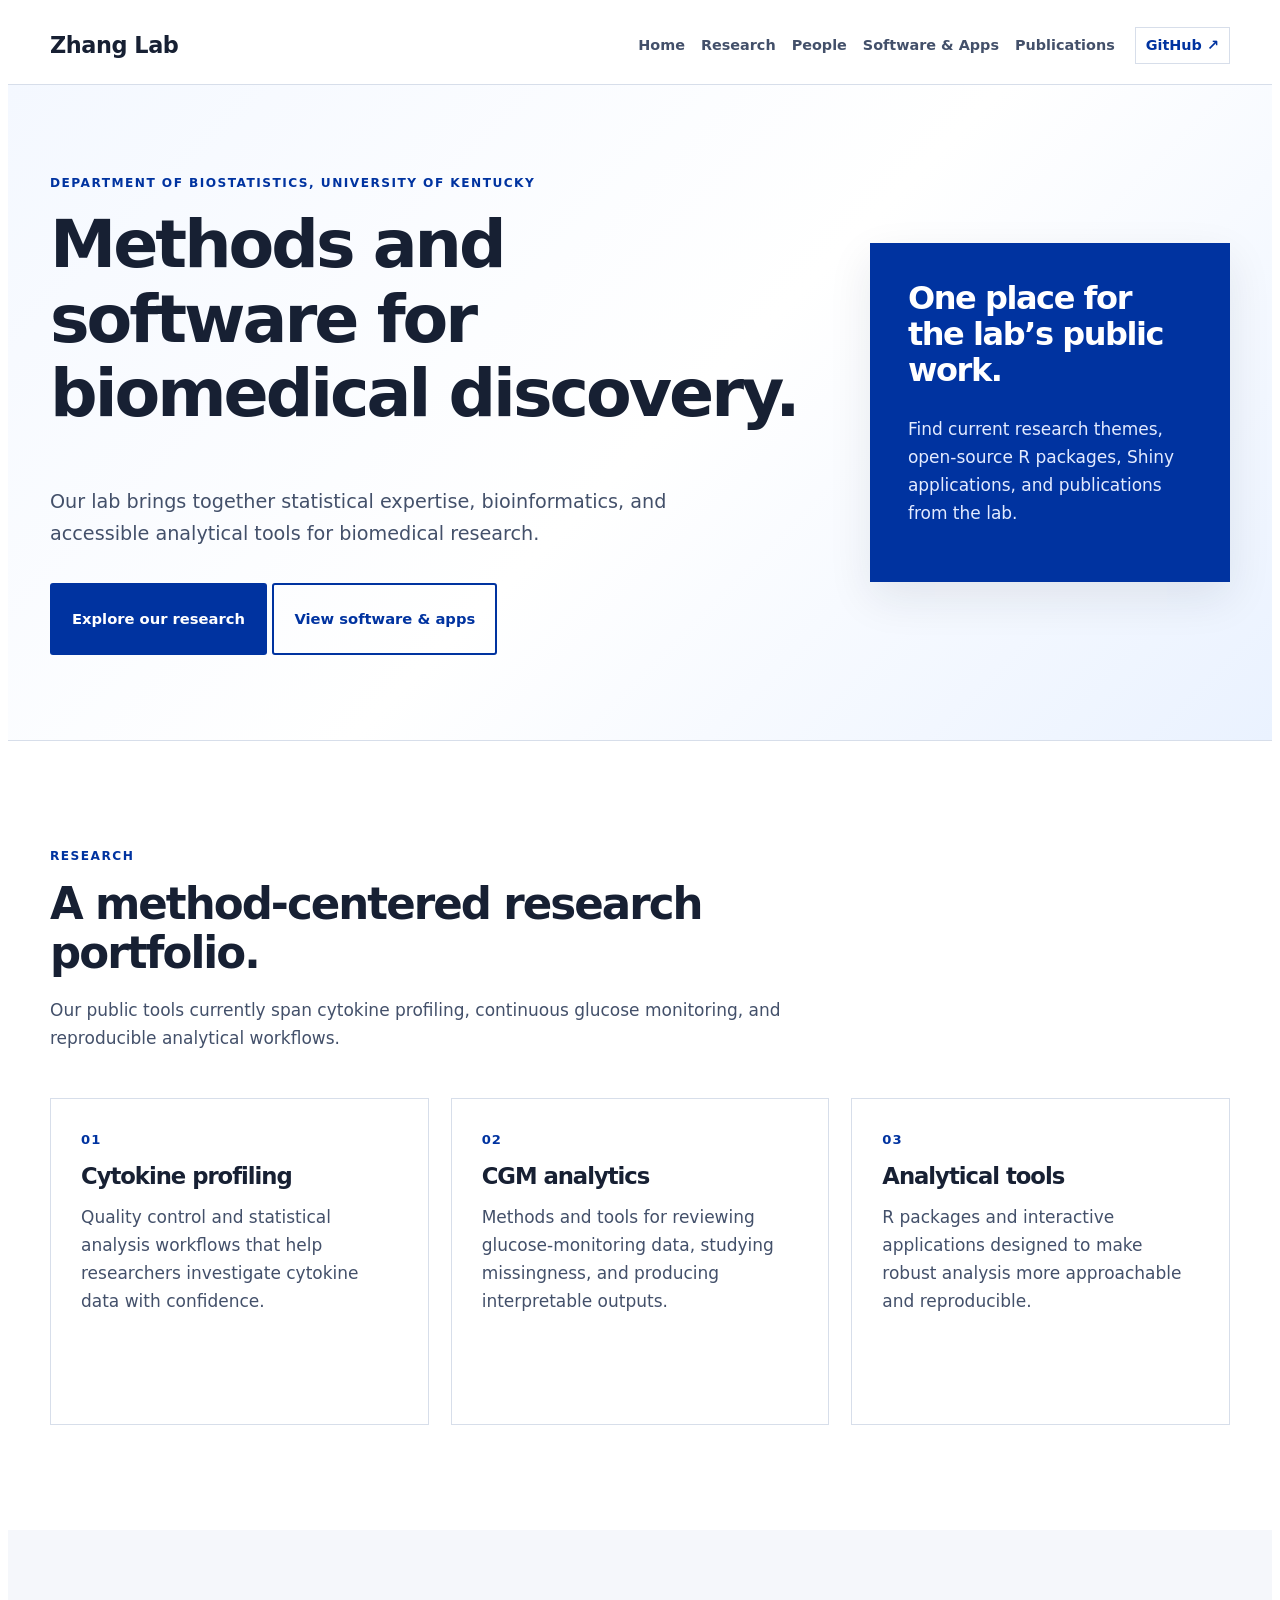
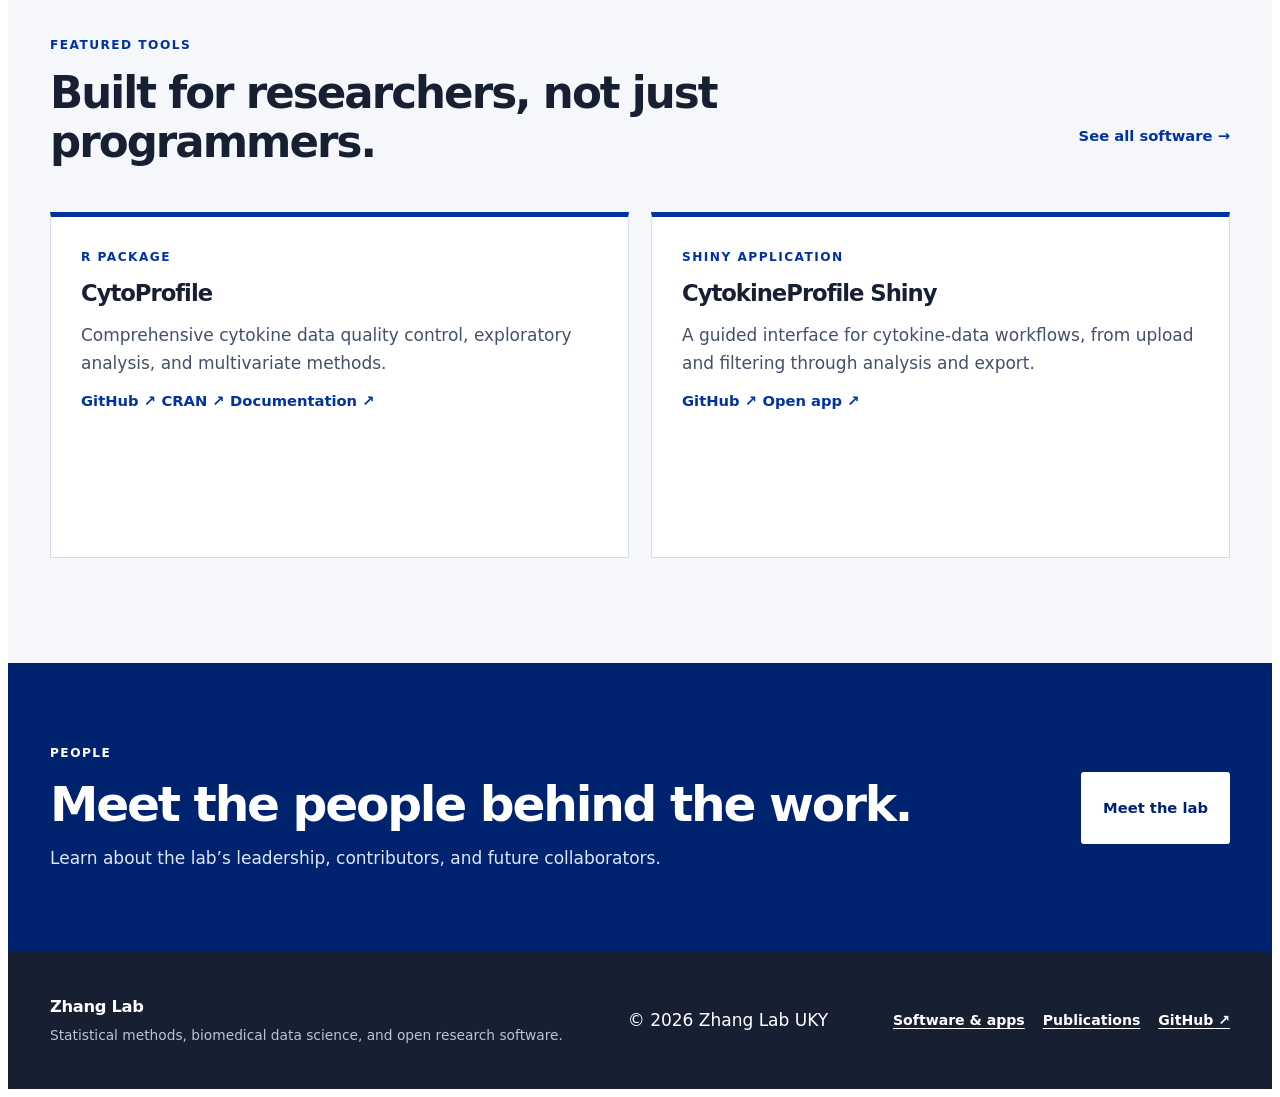
==== commit 3e0effc3: "updated links" ====
--- a/docs/index.html
+++ b/docs/index.html
@@ -14,7 +14,7 @@
 
 <title>Zhang Lab | University of Kentucky</title>
 
-<script src="site_libs/header-attrs-2.30/header-attrs.js"></script>
+<script src="site_libs/header-attrs-2.31/header-attrs.js"></script>
 <link href="site_libs/highlightjs-9.12.0/default.css" rel="stylesheet" />
 <script src="site_libs/highlightjs-9.12.0/highlight.js"></script>
 <meta name="google-site-verification" content="EeB2jFbdPNDR_9L0_OuowgauQdKRKd-zUmO2JhWP1ak" />
@@ -208,8 +208,12 @@
 Comprehensive cytokine data quality control, exploratory analysis, and
 multivariate methods.
 </p>
-<a class="text-link" href="https://github.com/saraswatsh/CytoProfile" target="_blank" rel="noopener">View
-project <span aria-hidden="true">↗</span></a>
+<a class="text-link" href="https://github.com/saraswatsh/CytoProfile" target="_blank" rel="noopener">GitHub
+<span aria-hidden="true">↗</span></a>
+<a class="text-link" href="https://cran.r-project.org/package=CytoProfile" target="_blank" rel="noopener">CRAN
+<span aria-hidden="true">↗</span></a>
+<a class="text-link" href="https://cytoprofile.cytokineprofile.org/" target="_blank" rel="noopener">Documentation
+<span aria-hidden="true">↗</span></a>
 </article>
 <article class="tool-preview">
 <p class="tool-type">
@@ -222,8 +226,10 @@
 A guided interface for cytokine-data workflows, from upload and
 filtering through analysis and export.
 </p>
+<a class="text-link" href="https://github.com/ZhangLabUKY/CytokineProfileShinyApp" target="_blank" rel="noopener">GitHub
+<span aria-hidden="true">↗</span></a>
 <a class="text-link" href="https://shiny.cytokineprofile.org" target="_blank" rel="noopener">Open
-application <span aria-hidden="true">↗</span></a>
+app <span aria-hidden="true">↗</span></a>
 </article>
 </div>
 </div>
